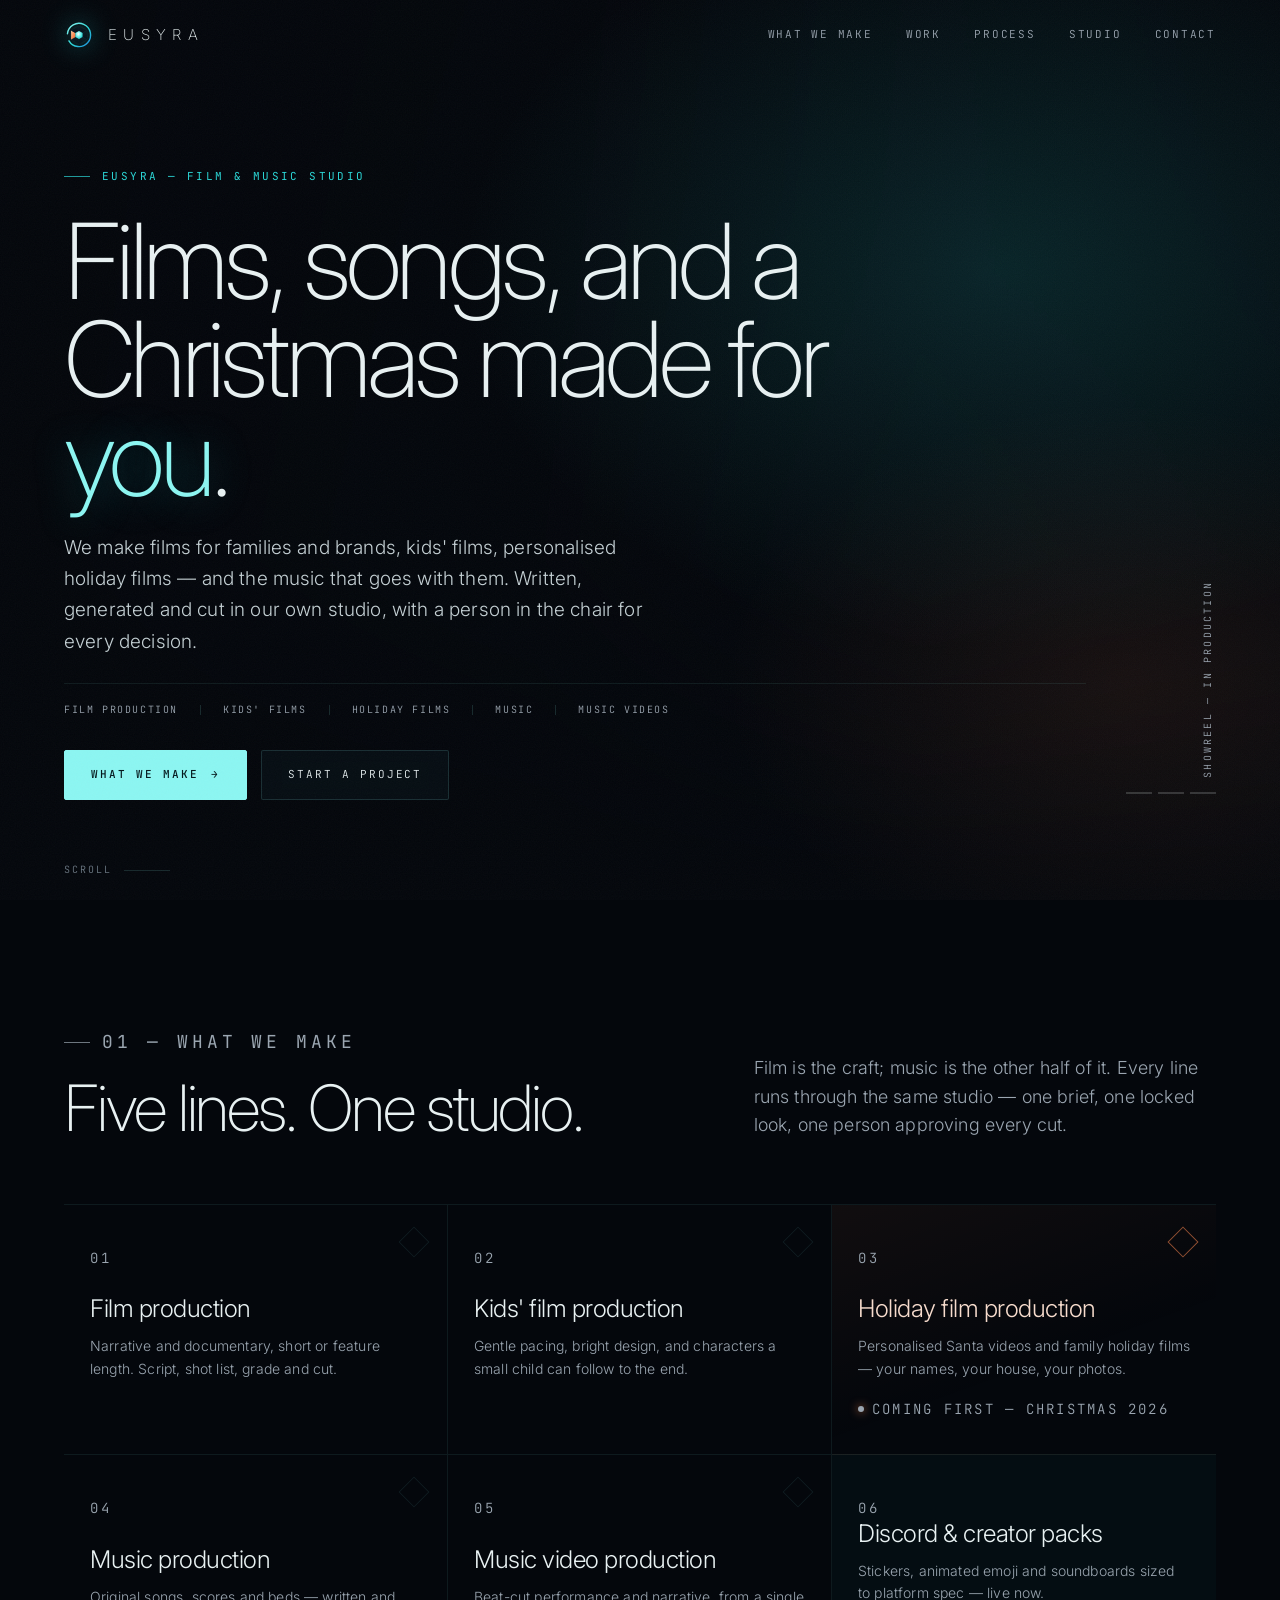
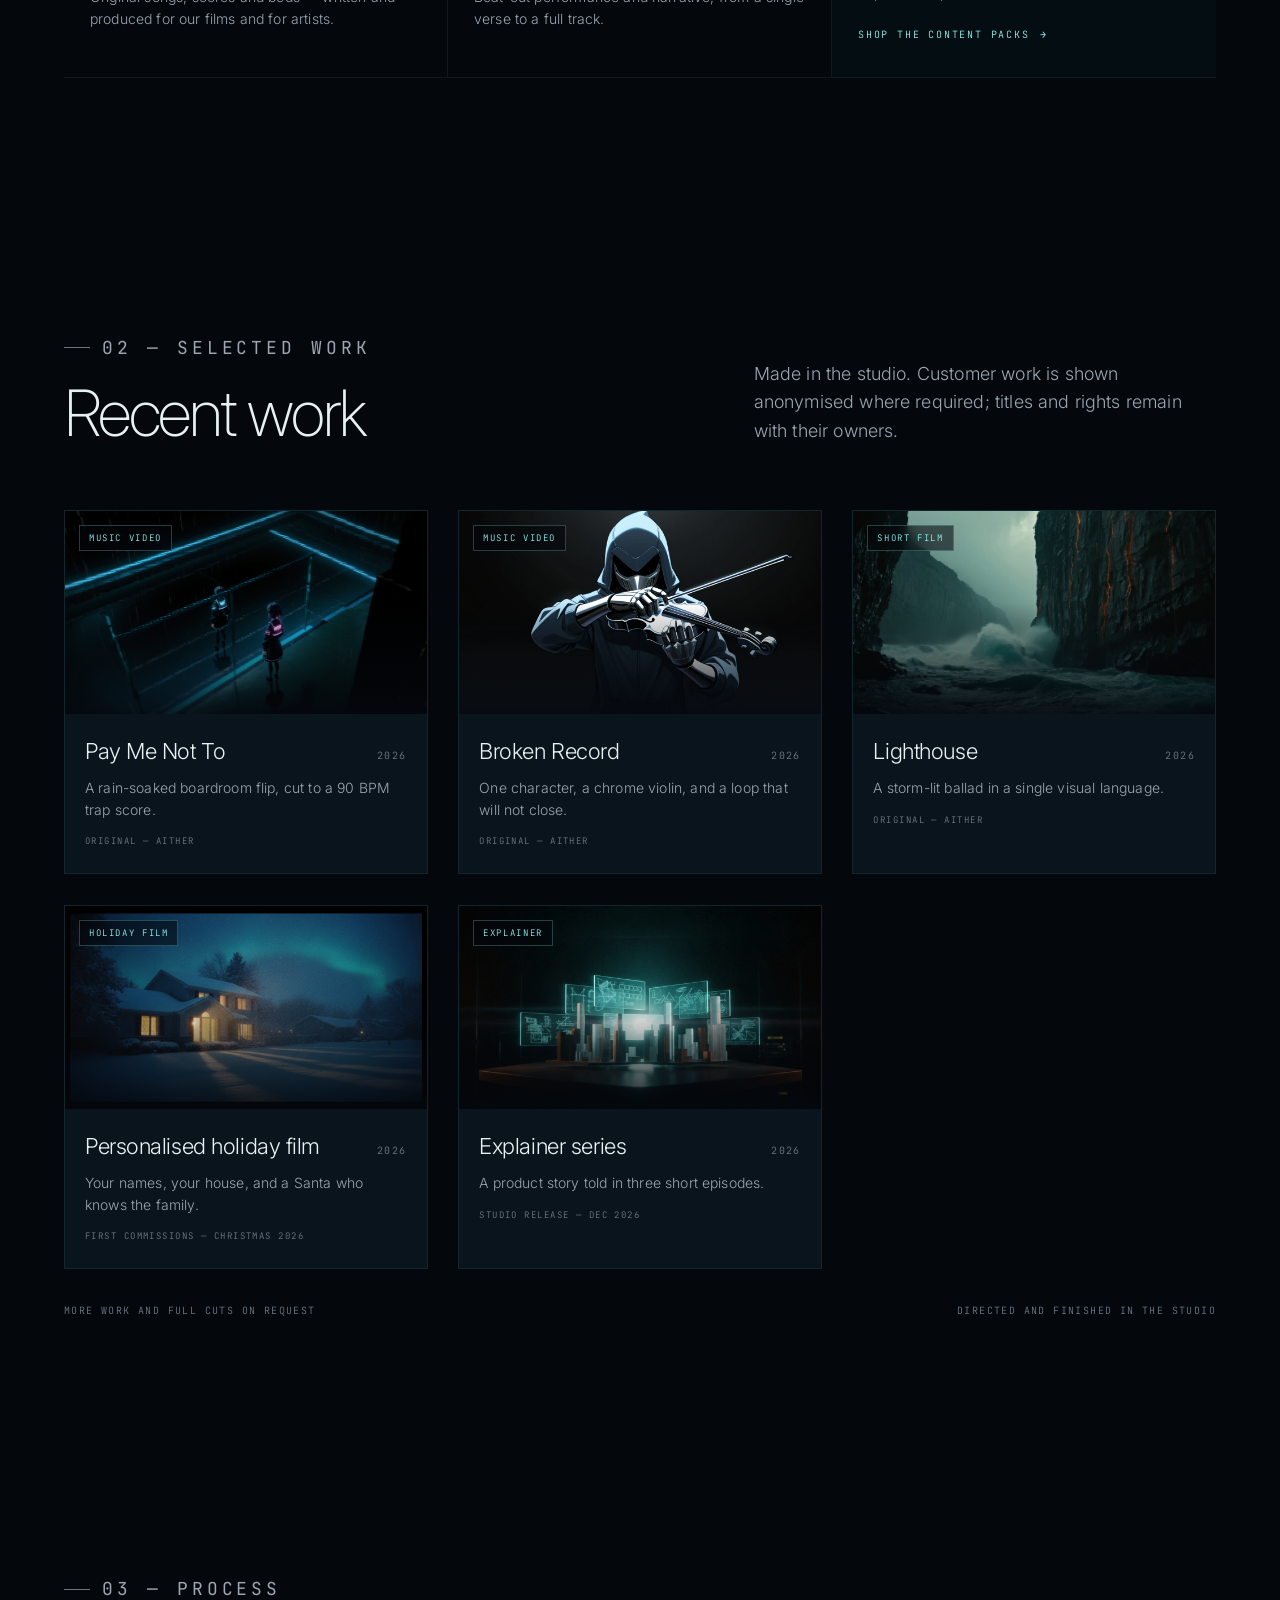
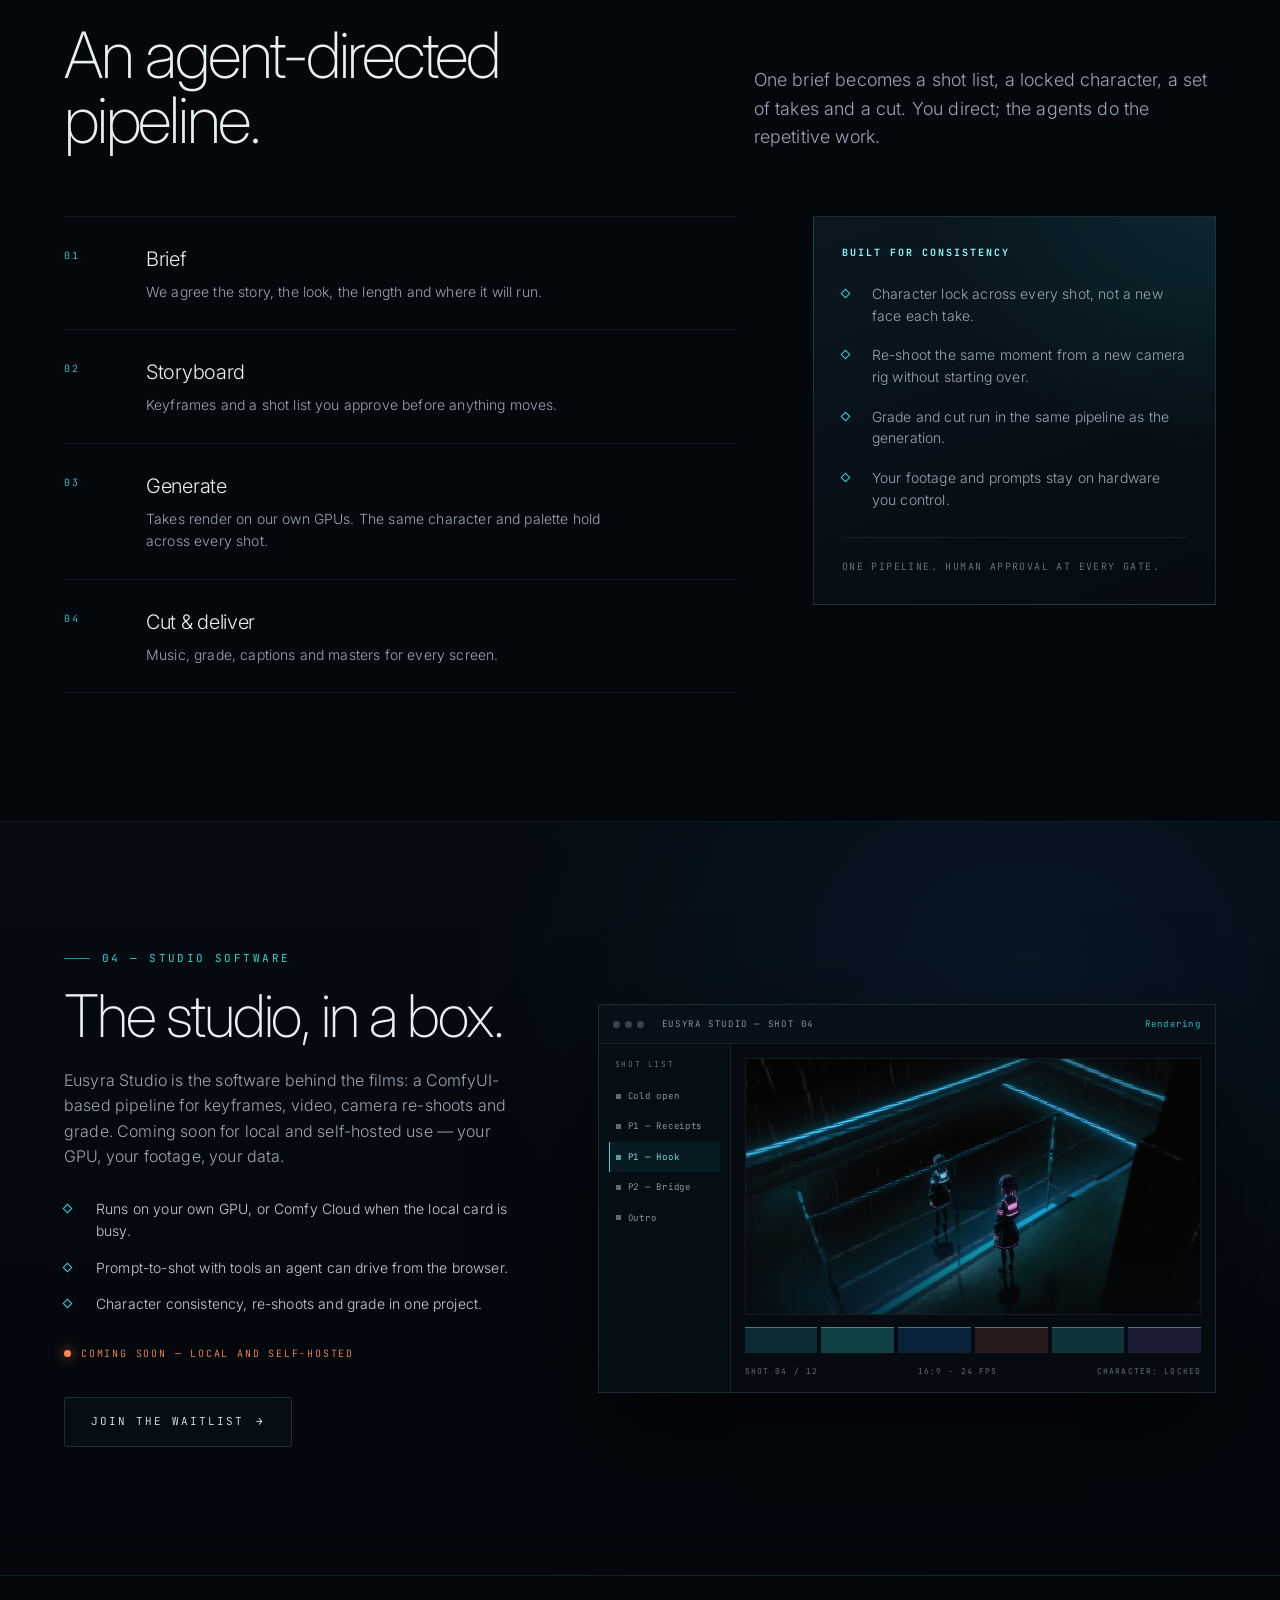
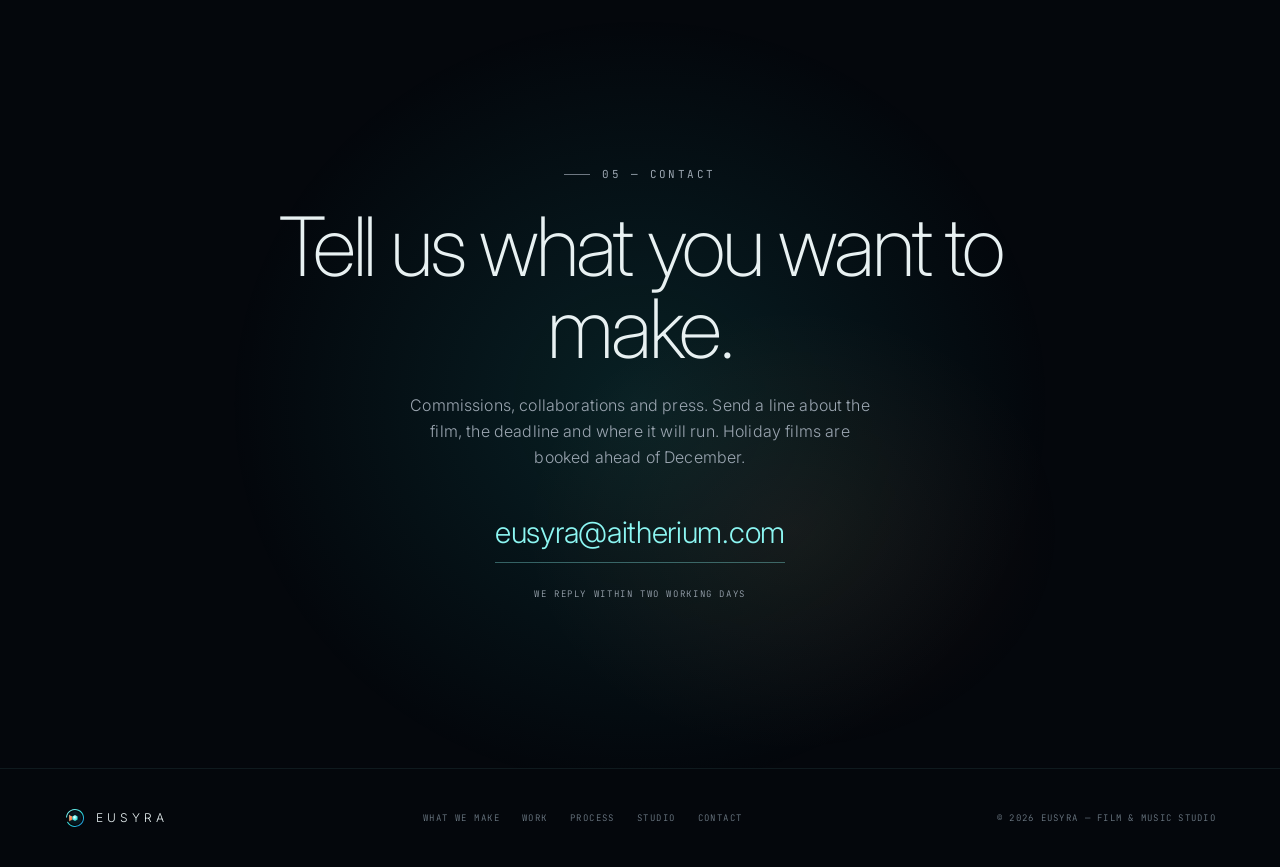
==== index.html @ 8ac3bc0d "feat: publish Eusyra Studio launch site for eusyra.com" ====
<!doctype html>
<html lang="en">
<head>
<meta charset="utf-8">
<meta name="viewport" content="width=device-width, initial-scale=1">
<title>Eusyra — Film, Music &amp; Holiday Films</title>
<meta name="description" content="Eusyra is a film and music studio. Film production, kids' films, personalised holiday films, music production and music videos — made in our own studio.">
<meta name="theme-color" content="#04070c">
<meta property="og:title" content="Eusyra — Film, Music &amp; Holiday Films">
<meta property="og:description" content="Films, kids' films, personalised holiday films, music and music videos, made in our own studio.">
<meta property="og:type" content="website">
<meta property="og:url" content="https://eusyra.com/">
<meta property="og:image" content="https://eusyra.com/assets/poster-pay.jpg">
<link rel="canonical" href="https://eusyra.com/">
<link rel="icon" href="assets/eusyra-mark.svg" type="image/svg+xml">
<script>document.documentElement.classList.add("js");</script>
<link rel="preconnect" href="https://fonts.googleapis.com">
<link rel="preconnect" href="https://fonts.gstatic.com" crossorigin>
<link href="https://fonts.googleapis.com/css2?family=Inter:wght@200;300;400;500&family=JetBrains+Mono:wght@400;500&display=swap" rel="stylesheet">
<link rel="stylesheet" href="assets/site.css">
</head>
<body>

<!-- Eusyra Studio — https://eusyra.com — contact: eusyra@aitherium.com -->

<header class="site-header">
  <a class="brand" href="#top" aria-label="Eusyra home">
    <img src="assets/eusyra-mark.svg" alt="" width="30" height="30">
    <span class="brand-word">Eusyra</span>
  </a>

  <nav class="site-nav" id="site-nav" aria-label="Primary">
    <a href="#make">What we make</a>
    <a href="#work">Work</a>
    <a href="#process">Process</a>
    <a href="#software">Studio</a>
    <a href="#contact">Contact</a>
  </nav>

  <button class="nav-toggle" type="button" aria-expanded="false" aria-controls="site-nav" aria-label="Menu">
    <span></span>
  </button>
</header>

<main id="top">

  <!-- HERO -->
  <section class="hero" aria-label="Showreel">
    <div class="hero-reel" aria-hidden="true">
      <img src="assets/poster-pay.jpg" alt="">
      <img src="assets/poster-lighthouse.jpg" alt="">
      <img src="assets/poster-broken.jpg" alt="">
    </div>

    <div class="wrap hero-inner">
      <div>
        <p class="eyebrow">Eusyra — film &amp; music studio</p>
        <h1>Films, songs, and a Christmas made for <em>you</em>.</h1>
        <p class="hero-sub">
          We make films for families and brands, kids' films, personalised holiday films —
          and the music that goes with them. Written, generated and cut in our own studio,
          with a person in the chair for every decision.
        </p>

        <ul class="hero-services" aria-label="What we make">
          <li><a href="#make">Film production</a></li>
          <li><a href="#make">Kids' films</a></li>
          <li><a href="#make">Holiday films</a></li>
          <li><a href="#make">Music</a></li>
          <li><a href="#make">Music videos</a></li>
        </ul>

        <div class="hero-actions">
          <a class="btn btn--solid" href="#make">What we make <span class="arrow">→</span></a>
          <a class="btn" href="#contact">Start a project</a>
        </div>
      </div>

      <div class="reel-meta" aria-hidden="true">
        <span class="reel-label">Showreel — in production</span>
        <div class="reel-dots"><i></i><i></i><i></i></div>
      </div>
    </div>

    <div class="scroll-cue" aria-hidden="true">Scroll</div>
  </section>

  <!-- WHAT WE MAKE -->
  <section class="section" id="make">
    <div class="wrap">
      <div class="section-head" data-reveal>
        <div>
          <p class="eyebrow">01 — What we make</p>
          <h2>Five lines. One studio.</h2>
        </div>
        <p>
          Film is the craft; music is the other half of it. Every line runs through the
          same studio — one brief, one locked look, one person approving every cut.
        </p>
      </div>

      <div class="formats" data-reveal>
        <div class="format">
          <span class="glyph" aria-hidden="true"></span>
          <p class="format-num">01</p>
          <h3>Film production</h3>
          <p>Narrative and documentary, short or feature length. Script, shot list, grade and cut.</p>
        </div>
        <div class="format">
          <span class="glyph" aria-hidden="true"></span>
          <p class="format-num">02</p>
          <h3>Kids' film production</h3>
          <p>Gentle pacing, bright design, and characters a small child can follow to the end.</p>
        </div>
        <div class="format format--feature">
          <span class="glyph" aria-hidden="true"></span>
          <p class="format-num">03</p>
          <h3>Holiday film production</h3>
          <p>Personalised Santa videos and family holiday films — your names, your house, your photos.</p>
          <p class="format-tag">Coming first — Christmas 2026</p>
        </div>
        <div class="format">
          <span class="glyph" aria-hidden="true"></span>
          <p class="format-num">04</p>
          <h3>Music production</h3>
          <p>Original songs, scores and beds — written and produced for our films and for artists.</p>
        </div>
        <div class="format">
          <span class="glyph" aria-hidden="true"></span>
          <p class="format-num">05</p>
          <h3>Music video production</h3>
          <p>Beat-cut performance and narrative, from a single verse to a full track.</p>
        </div>
        <div class="format format--cta">
          <p class="format-num">06</p>
          <h3>Discord &amp; creator packs</h3>
          <p>Stickers, animated emoji and soundboards sized to platform spec — live now.</p>
          <a class="format-link" href="https://shop.aitherium.com/packs">Shop the content packs <span class="arrow">→</span></a>
        </div>
      </div>
    </div>
  </section>

  <!-- WORK -->
  <section class="section" id="work">
    <div class="wrap">
      <div class="section-head" data-reveal>
        <div>
          <p class="eyebrow">02 — Selected work</p>
          <h2>Recent work</h2>
        </div>
        <p>
          Made in the studio. Customer work is shown anonymised where required; titles
          and rights remain with their owners.
        </p>
      </div>

      <div class="work-grid">

        <article class="card" data-reveal>
          <div class="card-media">
            <span class="card-tag">Music video</span>
            <img src="assets/poster-pay.jpg" alt="Two figures on a rain-soaked neon boardroom floor, seen from above." loading="lazy">
          </div>
          <div class="card-body">
            <h3 class="card-title">Pay Me Not To <span>2026</span></h3>
            <p class="card-desc">A rain-soaked boardroom flip, cut to a 90 BPM trap score.</p>
            <p class="card-note">Original — Aither</p>
          </div>
        </article>

        <article class="card" data-reveal data-delay="1">
          <div class="card-media">
            <span class="card-tag">Music video</span>
            <img src="assets/poster-broken.jpg" alt="A masked figure in a dark hooded coat plays a chrome violin against black." loading="lazy">
          </div>
          <div class="card-body">
            <h3 class="card-title">Broken Record <span>2026</span></h3>
            <p class="card-desc">One character, a chrome violin, and a loop that will not close.</p>
            <p class="card-note">Original — Aither</p>
          </div>
        </article>

        <article class="card" data-reveal data-delay="2">
          <div class="card-media">
            <span class="card-tag">Short film</span>
            <img src="assets/poster-lighthouse.jpg" alt="A storm breaks between black cliffs, lit from within by ember-orange fissures." loading="lazy">
          </div>
          <div class="card-body">
            <h3 class="card-title">Lighthouse <span>2026</span></h3>
            <p class="card-desc">A storm-lit ballad in a single visual language.</p>
            <p class="card-note">Original — Aither</p>
          </div>
        </article>

        <article class="card" data-reveal>
          <div class="card-media">
            <span class="card-tag">Holiday film</span>
            <img src="assets/poster-holiday.jpg" alt="A snow-covered family home at blue hour glowing with warm ember hearth light beneath a cyan aurora." loading="lazy">
          </div>
          <div class="card-body">
            <h3 class="card-title">Personalised holiday film <span>2026</span></h3>
            <p class="card-desc">Your names, your house, and a Santa who knows the family.</p>
            <p class="card-note">First commissions — Christmas 2026</p>
          </div>
        </article>

        <article class="card" data-reveal data-delay="1">
          <div class="card-media">
            <span class="card-tag">Explainer</span>
            <img src="assets/poster-explainer.jpg" alt="A dark studio tabletop lit by cyan glass storyboards and warm ember-lit architectural miniatures." loading="lazy">
          </div>
          <div class="card-body">
            <h3 class="card-title">Explainer series <span>2026</span></h3>
            <p class="card-desc">A product story told in three short episodes.</p>
            <p class="card-note">Studio release — Dec 2026</p>
          </div>
        </article>

      </div>

      <div class="work-foot">
        <span>More work and full cuts on request</span>
        <span>Directed and finished in the studio</span>
      </div>
    </div>
  </section>

  <!-- PROCESS -->
  <section class="section" id="process">
    <div class="wrap">
      <div class="section-head" data-reveal>
        <div>
          <p class="eyebrow">03 — Process</p>
          <h2>An agent-directed pipeline.</h2>
        </div>
        <p>
          One brief becomes a shot list, a locked character, a set of takes and a cut.
          You direct; the agents do the repetitive work.
        </p>
      </div>

      <div class="process">
        <div class="steps" data-reveal>
          <div class="step">
            <span class="step-num">01</span>
            <div>
              <h3>Brief</h3>
              <p>We agree the story, the look, the length and where it will run.</p>
            </div>
          </div>
          <div class="step">
            <span class="step-num">02</span>
            <div>
              <h3>Storyboard</h3>
              <p>Keyframes and a shot list you approve before anything moves.</p>
            </div>
          </div>
          <div class="step">
            <span class="step-num">03</span>
            <div>
              <h3>Generate</h3>
              <p>Takes render on our own GPUs. The same character and palette hold across every shot.</p>
            </div>
          </div>
          <div class="step">
            <span class="step-num">04</span>
            <div>
              <h3>Cut &amp; deliver</h3>
              <p>Music, grade, captions and masters for every screen.</p>
            </div>
          </div>
        </div>

        <aside class="process-aside" data-reveal data-delay="1">
          <h3>Built for consistency</h3>
          <ul>
            <li>Character lock across every shot, not a new face each take.</li>
            <li>Re-shoot the same moment from a new camera rig without starting over.</li>
            <li>Grade and cut run in the same pipeline as the generation.</li>
            <li>Your footage and prompts stay on hardware you control.</li>
          </ul>
          <p class="aside-foot">One pipeline. Human approval at every gate.</p>
        </aside>
      </div>
    </div>
  </section>

  <!-- SOFTWARE -->
  <section class="section software" id="software">
    <div class="wrap">
      <div class="software-grid">
        <div data-reveal>
          <p class="eyebrow">04 — Studio software</p>
          <h2>The studio, in a box.</h2>
          <p class="lead">
            Eusyra Studio is the software behind the films: a ComfyUI-based pipeline for
            keyframes, video, camera re-shoots and grade. Coming soon for local and
            self-hosted use — your GPU, your footage, your data.
          </p>
          <ul class="feature-list">
            <li>Runs on your own GPU, or Comfy Cloud when the local card is busy.</li>
            <li>Prompt-to-shot with tools an agent can drive from the browser.</li>
            <li>Character consistency, re-shoots and grade in one project.</li>
          </ul>
          <span class="soon">Coming soon — local and self-hosted</span>
          <div class="hero-actions">
            <a class="btn" href="mailto:eusyra@aitherium.com?subject=Eusyra%20Studio%20waitlist">Join the waitlist <span class="arrow">→</span></a>
          </div>
        </div>

        <div class="studio-ui" data-reveal data-delay="1" aria-hidden="true">
          <div class="studio-bar">
            <span class="dots"><i></i><i></i><i></i></span>
            <span class="title">Eusyra Studio — Shot 04</span>
            <span class="status">Rendering</span>
          </div>
          <div class="studio-body">
            <div class="studio-rail">
              <p class="rail-label">Shot list</p>
              <div class="rail-item"><i></i>Cold open</div>
              <div class="rail-item"><i></i>P1 — Receipts</div>
              <div class="rail-item active"><i></i>P1 — Hook</div>
              <div class="rail-item"><i></i>P2 — Bridge</div>
              <div class="rail-item"><i></i>Outro</div>
            </div>
            <div class="studio-main">
              <div class="studio-preview">
                <img src="assets/poster-pay.jpg" alt="">
                <span class="play"><span>▶</span></span>
              </div>
              <div class="timeline"><i></i><i></i><i></i><i></i><i></i><i></i></div>
              <div class="studio-meta">
                <span>Shot 04 / 12</span>
                <span>16:9 · 24 fps</span>
                <span>Character: locked</span>
              </div>
            </div>
          </div>
        </div>
      </div>
    </div>
  </section>

  <!-- CONTACT -->
  <section class="contact" id="contact">
    <div class="wrap" data-reveal>
      <p class="eyebrow" style="justify-content:center;">05 — Contact</p>
      <h2>Tell us what you want to make.</h2>
      <p>
        Commissions, collaborations and press. Send a line about the film, the deadline
        and where it will run. Holiday films are booked ahead of December.
      </p>
      <a class="mail" href="mailto:eusyra@aitherium.com">eusyra@aitherium.com</a>
      <p class="contact-note">We reply within two working days</p>
    </div>
  </section>

</main>

<footer class="site-footer">
  <div class="wrap footer-inner">
    <div class="footer-brand">
      <img src="assets/eusyra-mark.svg" alt="" width="22" height="22">
      <span>Eusyra</span>
    </div>
    <nav class="footer-links" aria-label="Footer">
      <a href="#make">What we make</a>
      <a href="#work">Work</a>
      <a href="#process">Process</a>
      <a href="#software">Studio</a>
      <a href="#contact">Contact</a>
    </nav>
    <p class="footer-copy">© 2026 Eusyra — film &amp; music studio</p>
  </div>
</footer>

<script src="assets/site.js"></script>
</body>
</html>
---- assets/site.css ----
/* Eusyra — film & music studio. Static site, no build step. */

:root {
  --ink: #04070c;
  --ink-2: #071018;
  --panel: #0a141c;
  --panel-2: #0d1a23;
  --text: #e8f1f2;
  --muted: #9ba6b1;
  --dim: #6d7a85;
  --cyan: #2ad7d7;
  --ice: #8cf6f2;
  --blue: #1a83db;
  --ember: #ff8950;
  --line: rgba(140, 246, 242, 0.14);
  --line-soft: rgba(140, 246, 242, 0.08);
  --serif: "Inter", system-ui, -apple-system, "Segoe UI", sans-serif;
  --mono: "JetBrains Mono", ui-monospace, "SFMono-Regular", Consolas, monospace;
  --pad: clamp(20px, 5vw, 72px);
  --max: 1320px;
}

*,
*::before,
*::after { box-sizing: border-box; }

html {
  scroll-behavior: smooth;
  -webkit-text-size-adjust: 100%;
}

body {
  margin: 0;
  background: var(--ink);
  color: var(--text);
  font-family: var(--serif);
  font-weight: 300;
  font-size: 16px;
  line-height: 1.6;
  letter-spacing: 0.01em;
  overflow-x: hidden;
  -webkit-font-smoothing: antialiased;
}

body::after {
  content: "";
  position: fixed;
  inset: 0;
  pointer-events: none;
  z-index: 60;
  opacity: 0.035;
  background-image: url("data:image/svg+xml,%3Csvg xmlns='http://www.w3.org/2000/svg' width='220' height='220'%3E%3Cfilter id='n'%3E%3CfeTurbulence type='fractalNoise' baseFrequency='0.85' numOctaves='2' stitchTiles='stitch'/%3E%3C/filter%3E%3Crect width='220' height='220' filter='url(%23n)'/%3E%3C/svg%3E");
}

::selection {
  background: rgba(42, 215, 215, 0.28);
  color: #ffffff;
}

a { color: inherit; text-decoration: none; }
img { display: block; max-width: 100%; }
button { font: inherit; color: inherit; }

h1, h2, h3, h4, p { margin: 0; }

.wrap {
  width: 100%;
  max-width: var(--max);
  margin: 0 auto;
  padding-inline: var(--pad);
}

.eyebrow {
  font-family: var(--mono);
  font-size: 11px;
  font-weight: 400;
  letter-spacing: 0.22em;
  text-transform: uppercase;
  color: var(--cyan);
  display: flex;
  align-items: center;
  gap: 12px;
}

.eyebrow::before {
  content: "";
  width: 26px;
  height: 1px;
  background: currentColor;
  opacity: 0.7;
}

.section {
  padding-block: clamp(72px, 10vw, 140px);
  position: relative;
}

.section-head {
  display: grid;
  grid-template-columns: minmax(0, 1.15fr) minmax(0, 0.85fr);
  gap: clamp(24px, 5vw, 80px);
  align-items: end;
  margin-bottom: clamp(36px, 5vw, 64px);
}

.section-head h2 {
  font-size: clamp(34px, 5vw, 64px);
  font-weight: 200;
  line-height: 1.02;
  letter-spacing: -0.035em;
  margin-top: 18px;
}

.section-head p {
  color: var(--muted);
  font-size: clamp(15px, 1.4vw, 18px);
  max-width: 46ch;
}

.rule {
  height: 1px;
  background: linear-gradient(90deg, var(--line), transparent 80%);
  border: 0;
  margin: 0;
}

/* ---------- header ---------- */

.site-header {
  position: fixed;
  inset: 0 0 auto 0;
  z-index: 50;
  display: flex;
  align-items: center;
  justify-content: space-between;
  gap: 24px;
  padding: 20px var(--pad);
  border-bottom: 1px solid transparent;
  transition: background 0.45s ease, border-color 0.45s ease, padding 0.45s ease;
}

.site-header.scrolled {
  background: rgba(4, 7, 12, 0.78);
  backdrop-filter: blur(18px) saturate(140%);
  -webkit-backdrop-filter: blur(18px) saturate(140%);
  border-bottom-color: var(--line-soft);
  padding-block: 14px;
}

.brand {
  display: inline-flex;
  align-items: center;
  gap: 12px;
  min-width: 0;
}

.brand img {
  width: 30px;
  height: 30px;
  filter: drop-shadow(0 0 14px rgba(42, 215, 215, 0.45));
}

.brand-word {
  font-size: 15px;
  font-weight: 200;
  letter-spacing: 0.42em;
  text-transform: uppercase;
  padding-left: 2px;
  white-space: nowrap;
}

.site-nav {
  display: flex;
  align-items: center;
  gap: clamp(18px, 2.6vw, 38px);
}

.site-nav a {
  font-family: var(--mono);
  font-size: 11px;
  letter-spacing: 0.16em;
  text-transform: uppercase;
  color: var(--muted);
  transition: color 0.25s ease;
  position: relative;
  padding-block: 4px;
}

.site-nav a::after {
  content: "";
  position: absolute;
  left: 0;
  right: 100%;
  bottom: 0;
  height: 1px;
  background: var(--cyan);
  transition: right 0.3s ease;
}

.site-nav a:hover,
.site-nav a:focus-visible { color: var(--text); }
.site-nav a:hover::after,
.site-nav a:focus-visible::after { right: 0; }

.nav-toggle {
  display: none;
  width: 42px;
  height: 42px;
  border: 1px solid var(--line);
  background: rgba(4, 7, 12, 0.5);
  border-radius: 2px;
  cursor: pointer;
  position: relative;
}

.nav-toggle span,
.nav-toggle span::before,
.nav-toggle span::after {
  content: "";
  position: absolute;
  left: 50%;
  width: 16px;
  height: 1px;
  background: var(--text);
  transform: translateX(-50%);
  transition: transform 0.3s ease, opacity 0.3s ease;
}

.nav-toggle span { top: 50%; }
.nav-toggle span::before { top: -5px; }
.nav-toggle span::after { top: 5px; }

.nav-toggle[aria-expanded="true"] span { background: transparent; }
.nav-toggle[aria-expanded="true"] span::before { transform: translateX(-50%) translateY(5px) rotate(45deg); }
.nav-toggle[aria-expanded="true"] span::after { transform: translateX(-50%) translateY(-5px) rotate(-45deg); }

/* ---------- hero ---------- */

.hero {
  position: relative;
  min-height: 100svh;
  display: flex;
  align-items: flex-end;
  padding-block: 160px clamp(56px, 9vw, 100px);
  overflow: hidden;
  isolation: isolate;
}

.hero-reel {
  position: absolute;
  inset: 0;
  z-index: -3;
  background: var(--ink);
}

.hero-reel img {
  position: absolute;
  inset: 0;
  width: 100%;
  height: 100%;
  object-fit: cover;
  opacity: 0;
  transform: scale(1.06);
  animation: reel 30s infinite;
  will-change: opacity, transform;
}

.hero-reel img:nth-child(1) { animation-delay: 0s; }
.hero-reel img:nth-child(2) { animation-delay: 10s; }
.hero-reel img:nth-child(3) { animation-delay: 20s; }

@keyframes reel {
  0% { opacity: 0; transform: scale(1.02); }
  4% { opacity: 0.62; }
  29% { opacity: 0.62; transform: scale(1.09); }
  34% { opacity: 0; transform: scale(1.1); }
  100% { opacity: 0; transform: scale(1.1); }
}

.hero::before {
  content: "";
  position: absolute;
  inset: 0;
  z-index: -2;
  background:
    linear-gradient(90deg, rgba(4, 7, 12, 0.94) 0%, rgba(4, 7, 12, 0.72) 42%, rgba(4, 7, 12, 0.18) 72%, rgba(4, 7, 12, 0.42) 100%),
    linear-gradient(0deg, var(--ink) 0%, rgba(4, 7, 12, 0.15) 38%, rgba(4, 7, 12, 0.35) 100%);
}

.hero::after {
  content: "";
  position: absolute;
  inset: 0;
  z-index: -1;
  background:
    radial-gradient(60% 60% at 78% 30%, rgba(42, 215, 215, 0.14), transparent 70%),
    radial-gradient(45% 45% at 88% 76%, rgba(255, 137, 80, 0.08), transparent 70%);
  pointer-events: none;
}

.hero-inner {
  width: 100%;
  display: grid;
  grid-template-columns: minmax(0, 1fr) auto;
  align-items: end;
  gap: 40px;
}

.hero h1 {
  font-size: clamp(46px, 8.2vw, 116px);
  font-weight: 200;
  line-height: 0.94;
  letter-spacing: -0.045em;
  margin-top: 26px;
  max-width: 13ch;
}

.hero h1 em {
  font-style: normal;
  color: var(--ice);
  text-shadow: 0 0 40px rgba(42, 215, 215, 0.35);
}

.hero-sub {
  margin-top: 24px;
  max-width: 50ch;
  color: #c4d0d4;
  font-size: clamp(16px, 1.5vw, 19px);
  line-height: 1.65;
}

.hero-services {
  display: flex;
  flex-wrap: wrap;
  align-items: center;
  gap: 10px 22px;
  list-style: none;
  margin: 26px 0 0;
  padding: 18px 0 0;
  border-top: 1px solid var(--line-soft);
  font-family: var(--mono);
  font-size: 10px;
  letter-spacing: 0.16em;
  text-transform: uppercase;
}

.hero-services li {
  display: flex;
  align-items: center;
  gap: 22px;
}

.hero-services li + li::before {
  content: "";
  width: 1px;
  height: 10px;
  background: var(--line);
}

.hero-services a {
  color: var(--muted);
  transition: color 0.25s ease;
}

.hero-services a:hover,
.hero-services a:focus-visible { color: var(--ice); }

.hero-actions {
  display: flex;
  flex-wrap: wrap;
  gap: 14px;
  margin-top: 32px;
}

.btn {
  display: inline-flex;
  align-items: center;
  justify-content: center;
  gap: 12px;
  min-height: 50px;
  padding: 14px 26px;
  font-family: var(--mono);
  font-size: 11px;
  letter-spacing: 0.18em;
  text-transform: uppercase;
  border: 1px solid var(--line);
  border-radius: 2px;
  background: rgba(10, 20, 28, 0.55);
  backdrop-filter: blur(8px);
  transition: border-color 0.25s ease, background 0.25s ease, color 0.25s ease, transform 0.25s ease;
}

.btn:hover,
.btn:focus-visible {
  border-color: rgba(140, 246, 242, 0.6);
  background: rgba(42, 215, 215, 0.08);
  transform: translateY(-2px);
}

.btn--solid {
  background: var(--ice);
  border-color: var(--ice);
  color: #04181c;
  font-weight: 500;
}

.btn--solid:hover,
.btn--solid:focus-visible {
  background: #ffffff;
  border-color: #ffffff;
  color: #04181c;
}

.btn .arrow { transition: transform 0.25s ease; }
.btn:hover .arrow { transform: translateX(4px); }

.reel-meta {
  align-self: end;
  display: flex;
  flex-direction: column;
  align-items: flex-end;
  gap: 14px;
  padding-bottom: 6px;
}

.reel-label {
  font-family: var(--mono);
  font-size: 10px;
  letter-spacing: 0.22em;
  text-transform: uppercase;
  color: var(--muted);
  writing-mode: vertical-rl;
  transform: rotate(180deg);
}

.reel-dots {
  display: flex;
  gap: 6px;
}

.reel-dots i {
  width: 26px;
  height: 2px;
  background: rgba(232, 241, 242, 0.18);
  animation: dot 30s infinite;
}

.reel-dots i:nth-child(1) { animation-delay: 0s; }
.reel-dots i:nth-child(2) { animation-delay: 10s; }
.reel-dots i:nth-child(3) { animation-delay: 20s; }

@keyframes dot {
  0%, 3% { background: var(--cyan); }
  30%, 100% { background: rgba(232, 241, 242, 0.18); }
}

.scroll-cue {
  position: absolute;
  left: var(--pad);
  bottom: 22px;
  display: flex;
  align-items: center;
  gap: 12px;
  font-family: var(--mono);
  font-size: 10px;
  letter-spacing: 0.2em;
  text-transform: uppercase;
  color: var(--dim);
}

.scroll-cue::after {
  content: "";
  width: 46px;
  height: 1px;
  background: var(--line);
  position: relative;
  overflow: hidden;
}

/* ---------- work ---------- */

.work-grid {
  display: grid;
  grid-template-columns: repeat(3, minmax(0, 1fr));
  gap: clamp(18px, 2.4vw, 34px);
}

.card {
  display: block;
  position: relative;
  border: 1px solid var(--line-soft);
  background: var(--panel);
  overflow: hidden;
  transition: border-color 0.35s ease, transform 0.35s ease;
}

.card:hover,
.card:focus-visible {
  border-color: rgba(140, 246, 242, 0.34);
  transform: translateY(-4px);
}

.card-media {
  position: relative;
  aspect-ratio: 16 / 9;
  overflow: hidden;
  background: #050b11;
}

.card-media img {
  width: 100%;
  height: 100%;
  object-fit: cover;
  transition: transform 0.8s cubic-bezier(0.2, 0.7, 0.2, 1), filter 0.5s ease;
  filter: saturate(0.86) contrast(1.04);
}

.card:hover .card-media img {
  transform: scale(1.045);
  filter: saturate(1) contrast(1.06);
}

.card-media::after {
  content: "";
  position: absolute;
  inset: 0;
  background: linear-gradient(180deg, transparent 45%, rgba(4, 7, 12, 0.88) 100%);
  pointer-events: none;
}

.card-tag {
  position: absolute;
  top: 14px;
  left: 14px;
  z-index: 2;
  font-family: var(--mono);
  font-size: 9px;
  letter-spacing: 0.18em;
  text-transform: uppercase;
  color: var(--ice);
  background: rgba(4, 7, 12, 0.55);
  border: 1px solid rgba(140, 246, 242, 0.24);
  padding: 5px 9px;
  backdrop-filter: blur(6px);
}

.card-body {
  padding: 20px 20px 24px;
}

.card-title {
  font-size: 22px;
  font-weight: 300;
  letter-spacing: -0.02em;
  display: flex;
  align-items: baseline;
  justify-content: space-between;
  gap: 12px;
}

.card-title span {
  font-family: var(--mono);
  font-size: 10px;
  letter-spacing: 0.14em;
  color: var(--dim);
  white-space: nowrap;
}

.card-desc {
  margin-top: 8px;
  color: var(--muted);
  font-size: 14px;
  line-height: 1.55;
}

.card-note {
  margin-top: 14px;
  font-family: var(--mono);
  font-size: 9px;
  letter-spacing: 0.16em;
  text-transform: uppercase;
  color: var(--dim);
}

.poster-placeholder {
  position: absolute;
  inset: 0;
  background:
    radial-gradient(90% 120% at 18% 8%, rgba(42, 215, 215, 0.2), transparent 62%),
    radial-gradient(80% 120% at 88% 94%, rgba(255, 137, 80, 0.14), transparent 62%),
    linear-gradient(155deg, #0a1620 0%, #050b11 62%, #04070c 100%);
  display: grid;
  place-items: center;
  overflow: hidden;
}

.poster-placeholder::before {
  content: "";
  position: absolute;
  inset: -30%;
  background-image:
    linear-gradient(rgba(140, 246, 242, 0.07) 1px, transparent 1px),
    linear-gradient(90deg, rgba(140, 246, 242, 0.07) 1px, transparent 1px);
  background-size: 44px 44px;
  transform: perspective(700px) rotateX(58deg) translateY(18%);
  transform-origin: center 70%;
}

.poster-placeholder img {
  width: 74px;
  height: 74px;
  opacity: 0.32;
  filter: grayscale(1) brightness(1.6);
  position: relative;
}

.poster-placeholder .ph-text {
  position: absolute;
  bottom: 18px;
  left: 18px;
  font-family: var(--mono);
  font-size: 9px;
  letter-spacing: 0.22em;
  text-transform: uppercase;
  color: rgba(140, 246, 242, 0.72);
}

.work-foot {
  margin-top: 34px;
  display: flex;
  align-items: center;
  justify-content: space-between;
  gap: 20px;
  flex-wrap: wrap;
  font-family: var(--mono);
  font-size: 10px;
  letter-spacing: 0.14em;
  text-transform: uppercase;
  color: var(--dim);
}

/* ---------- what we make ---------- */

.formats {
  display: grid;
  grid-template-columns: repeat(3, minmax(0, 1fr));
  border-top: 1px solid var(--line-soft);
}

.format:nth-child(3n) { border-right: 0; }

.format {
  padding: 30px 26px 34px;
  border-right: 1px solid var(--line-soft);
  border-bottom: 1px solid var(--line-soft);
  position: relative;
  transition: background 0.35s ease;
}

.format:last-child { border-right: 0; }

.format:hover { background: rgba(42, 215, 215, 0.03); }

.format-num {
  font-family: var(--mono);
  font-size: 10px;
  letter-spacing: 0.2em;
  color: var(--dim);
}

.format h3 {
  margin-top: 26px;
  font-size: clamp(20px, 1.9vw, 26px);
  font-weight: 300;
  letter-spacing: -0.02em;
  line-height: 1.15;
}

.format p {
  margin-top: 12px;
  color: var(--muted);
  font-size: 14px;
  line-height: 1.6;
}

.format .glyph {
  position: absolute;
  right: 22px;
  top: 26px;
  width: 22px;
  height: 22px;
  border: 1px solid var(--line);
  transform: rotate(45deg);
  opacity: 0.6;
}

.format--feature {
  background: linear-gradient(160deg, rgba(255, 137, 80, 0.055), transparent 62%);
}

.format--feature .glyph { border-color: rgba(255, 137, 80, 0.55); opacity: 1; }

.format--feature h3 { color: #f7dccd; }

.format-tag {
  margin-top: 18px !important;
  display: inline-flex;
  align-items: center;
  gap: 8px;
  font-family: var(--mono);
  font-size: 9.5px;
  letter-spacing: 0.16em;
  text-transform: uppercase;
  color: var(--ember);
}

.format-tag::before {
  content: "";
  width: 6px;
  height: 6px;
  border-radius: 50%;
  background: currentColor;
  box-shadow: 0 0 10px rgba(255, 137, 80, 0.8);
}

.format--cta {
  display: flex;
  flex-direction: column;
  justify-content: flex-end;
  background: rgba(42, 215, 215, 0.03);
}

.format--cta h3 { margin-top: 0; }

.format-link {
  margin-top: 22px;
  display: inline-flex;
  align-items: center;
  gap: 10px;
  font-family: var(--mono);
  font-size: 10px;
  letter-spacing: 0.18em;
  text-transform: uppercase;
  color: var(--ice);
}

.format-link .arrow { transition: transform 0.3s ease; }

.format-link:hover .arrow { transform: translateX(4px); }

/* ---------- how it works ---------- */

.process {
  display: grid;
  grid-template-columns: minmax(0, 1.25fr) minmax(0, 0.75fr);
  gap: clamp(32px, 6vw, 88px);
  align-items: start;
}

.steps {
  display: grid;
  gap: 0;
  border-top: 1px solid var(--line-soft);
}

.step {
  display: grid;
  grid-template-columns: 64px minmax(0, 1fr);
  gap: 18px;
  padding: 26px 0;
  border-bottom: 1px solid var(--line-soft);
  position: relative;
}

.step-num {
  font-family: var(--mono);
  font-size: 10px;
  letter-spacing: 0.16em;
  color: var(--cyan);
  padding-top: 5px;
}

.step h3 {
  font-size: 20px;
  font-weight: 300;
  letter-spacing: -0.015em;
}

.step p {
  margin-top: 6px;
  color: var(--muted);
  font-size: 14px;
  max-width: 54ch;
}

.process-aside {
  position: sticky;
  top: 110px;
  border: 1px solid var(--line);
  background:
    radial-gradient(120% 100% at 100% 0%, rgba(42, 215, 215, 0.1), transparent 60%),
    linear-gradient(160deg, #0a1620, #050b11);
  padding: 28px;
}

.process-aside h3 {
  font-family: var(--mono);
  font-size: 10px;
  letter-spacing: 0.2em;
  text-transform: uppercase;
  color: var(--ice);
}

.process-aside ul {
  list-style: none;
  padding: 0;
  margin: 22px 0 0;
  display: grid;
  gap: 18px;
}

.process-aside li {
  display: grid;
  grid-template-columns: 18px minmax(0, 1fr);
  gap: 12px;
  color: var(--muted);
  font-size: 14px;
  line-height: 1.55;
}

.process-aside li::before {
  content: "";
  width: 7px;
  height: 7px;
  margin-top: 7px;
  border: 1px solid var(--cyan);
  transform: rotate(45deg);
}

.process-aside .aside-foot {
  margin-top: 26px;
  padding-top: 20px;
  border-top: 1px solid var(--line-soft);
  font-family: var(--mono);
  font-size: 10px;
  letter-spacing: 0.14em;
  text-transform: uppercase;
  color: var(--dim);
  line-height: 1.8;
}

/* ---------- software ---------- */

.software {
  border-top: 1px solid var(--line-soft);
  border-bottom: 1px solid var(--line-soft);
  background:
    radial-gradient(70% 90% at 80% 20%, rgba(26, 131, 219, 0.1), transparent 62%),
    linear-gradient(180deg, #050b11, #04070c);
}

.software-grid {
  display: grid;
  grid-template-columns: minmax(0, 0.85fr) minmax(0, 1.15fr);
  gap: clamp(32px, 6vw, 80px);
  align-items: center;
}

.software h2 {
  font-size: clamp(34px, 4.6vw, 60px);
  font-weight: 200;
  line-height: 1.02;
  letter-spacing: -0.035em;
  margin-top: 18px;
}

.software p.lead {
  margin-top: 22px;
  color: var(--muted);
  font-size: 16px;
  max-width: 48ch;
}

.feature-list {
  list-style: none;
  padding: 0;
  margin: 28px 0 0;
  display: grid;
  gap: 14px;
}

.feature-list li {
  display: grid;
  grid-template-columns: 20px minmax(0, 1fr);
  gap: 12px;
  color: #c4d0d4;
  font-size: 14px;
}

.feature-list li::before {
  content: "";
  width: 7px;
  height: 7px;
  margin-top: 7px;
  border: 1px solid var(--cyan);
  transform: rotate(45deg);
}

.soon {
  display: inline-flex;
  align-items: center;
  gap: 10px;
  margin-top: 30px;
  font-family: var(--mono);
  font-size: 10px;
  letter-spacing: 0.18em;
  text-transform: uppercase;
  color: var(--ember);
}

.soon::before {
  content: "";
  width: 7px;
  height: 7px;
  border-radius: 50%;
  background: var(--ember);
  box-shadow: 0 0 12px rgba(255, 137, 80, 0.8);
  animation: pulse 2.6s ease-in-out infinite;
}

@keyframes pulse {
  0%, 100% { opacity: 1; }
  50% { opacity: 0.35; }
}

.studio-ui {
  border: 1px solid var(--line);
  background: #050b11;
  box-shadow: 0 40px 90px rgba(0, 0, 0, 0.55);
  overflow: hidden;
}

.studio-bar {
  display: flex;
  align-items: center;
  gap: 10px;
  padding: 12px 14px;
  border-bottom: 1px solid var(--line-soft);
  background: #071019;
}

.studio-bar .dots {
  display: flex;
  gap: 5px;
}

.studio-bar .dots i {
  width: 7px;
  height: 7px;
  border-radius: 50%;
  background: rgba(155, 166, 177, 0.35);
}

.studio-bar .title {
  margin-left: 8px;
  font-family: var(--mono);
  font-size: 9px;
  letter-spacing: 0.18em;
  text-transform: uppercase;
  color: var(--muted);
}

.studio-bar .status {
  margin-left: auto;
  font-family: var(--mono);
  font-size: 9px;
  letter-spacing: 0.14em;
  color: var(--cyan);
}

.studio-body {
  display: grid;
  grid-template-columns: 132px minmax(0, 1fr);
  min-height: 300px;
}

.studio-rail {
  border-right: 1px solid var(--line-soft);
  padding: 14px 10px;
  background: #060e15;
}

.rail-label {
  font-family: var(--mono);
  font-size: 8px;
  letter-spacing: 0.2em;
  text-transform: uppercase;
  color: var(--dim);
  padding: 0 6px 10px;
}

.rail-item {
  display: flex;
  align-items: center;
  gap: 7px;
  padding: 8px 6px;
  font-family: var(--mono);
  font-size: 9px;
  letter-spacing: 0.08em;
  color: var(--muted);
  border-left: 1px solid transparent;
}

.rail-item.active {
  color: var(--ice);
  border-left-color: var(--cyan);
  background: rgba(42, 215, 215, 0.06);
}

.rail-item i {
  width: 5px;
  height: 5px;
  background: currentColor;
  opacity: 0.6;
}

.studio-main { padding: 14px; }

.studio-preview {
  position: relative;
  aspect-ratio: 16 / 9;
  overflow: hidden;
  border: 1px solid var(--line-soft);
}

.studio-preview img {
  width: 100%;
  height: 100%;
  object-fit: cover;
  filter: saturate(0.9);
}

.studio-preview::after {
  content: "";
  position: absolute;
  inset: 0;
  background: linear-gradient(180deg, transparent 50%, rgba(4, 7, 12, 0.7));
}

.studio-preview .play {
  position: absolute;
  inset: 0;
  display: grid;
  place-items: center;
  z-index: 2;
}

.studio-preview .play span {
  width: 44px;
  height: 44px;
  border: 1px solid rgba(140, 246, 242, 0.55);
  border-radius: 50%;
  display: grid;
  place-items: center;
  color: var(--ice);
  font-size: 12px;
  backdrop-filter: blur(6px);
  background: rgba(4, 7, 12, 0.35);
}

.timeline {
  margin-top: 12px;
  display: grid;
  grid-template-columns: repeat(6, 1fr);
  gap: 4px;
}

.timeline i {
  display: block;
  height: 26px;
  background: rgba(42, 215, 215, 0.16);
  border-top: 1px solid rgba(140, 246, 242, 0.4);
}

.timeline i:nth-child(2) { background: rgba(42, 215, 215, 0.26); }
.timeline i:nth-child(3) { background: rgba(26, 131, 219, 0.2); }
.timeline i:nth-child(4) { background: rgba(255, 137, 80, 0.14); }
.timeline i:nth-child(5) { background: rgba(42, 215, 215, 0.2); }
.timeline i:nth-child(6) { background: rgba(144, 122, 233, 0.16); }

.studio-meta {
  margin-top: 12px;
  display: flex;
  justify-content: space-between;
  gap: 10px;
  font-family: var(--mono);
  font-size: 8px;
  letter-spacing: 0.14em;
  text-transform: uppercase;
  color: var(--dim);
}

/* ---------- contact ---------- */

.contact {
  text-align: center;
  padding-block: clamp(90px, 13vw, 180px);
  position: relative;
  overflow: hidden;
}

.contact::before {
  content: "";
  position: absolute;
  inset: 0;
  background:
    radial-gradient(46% 70% at 50% 54%, rgba(42, 215, 215, 0.12), transparent 70%),
    radial-gradient(30% 40% at 62% 70%, rgba(255, 137, 80, 0.07), transparent 70%);
  pointer-events: none;
}

.contact .wrap { position: relative; }

.contact h2 {
  font-size: clamp(38px, 6.4vw, 86px);
  font-weight: 200;
  line-height: 1.0;
  letter-spacing: -0.04em;
  max-width: 18ch;
  margin: 22px auto 0;
}

.contact p {
  margin: 24px auto 0;
  max-width: 46ch;
  color: var(--muted);
}

.mail {
  display: inline-block;
  margin-top: 38px;
  font-size: clamp(18px, 2.6vw, 30px);
  font-weight: 300;
  letter-spacing: -0.01em;
  color: var(--ice);
  border-bottom: 1px solid rgba(140, 246, 242, 0.35);
  padding-bottom: 6px;
  transition: color 0.25s ease, border-color 0.25s ease;
}

.mail:hover,
.mail:focus-visible {
  color: #ffffff;
  border-color: #ffffff;
}

.contact-note {
  margin-top: 20px;
  font-family: var(--mono);
  font-size: 9px;
  letter-spacing: 0.18em;
  text-transform: uppercase;
  color: var(--dim);
}

/* ---------- footer ---------- */

.site-footer {
  border-top: 1px solid var(--line-soft);
  padding-block: 38px;
}

.footer-inner {
  display: flex;
  align-items: center;
  justify-content: space-between;
  gap: 24px;
  flex-wrap: wrap;
}

.footer-brand {
  display: flex;
  align-items: center;
  gap: 10px;
  font-size: 12px;
  font-weight: 300;
  letter-spacing: 0.34em;
  text-transform: uppercase;
}

.footer-brand img { width: 22px; height: 22px; }

.footer-links {
  display: flex;
  gap: 22px;
  font-family: var(--mono);
  font-size: 9px;
  letter-spacing: 0.16em;
  text-transform: uppercase;
  color: var(--dim);
}

.footer-links a:hover { color: var(--text); }

.footer-copy {
  font-family: var(--mono);
  font-size: 9px;
  letter-spacing: 0.14em;
  text-transform: uppercase;
  color: var(--dim);
}

/* ---------- reveal ---------- */

[data-reveal] {
  opacity: 1;
  transform: none;
}

html.js [data-reveal] {
  opacity: 0;
  transform: translateY(22px);
  transition: opacity 0.9s cubic-bezier(0.2, 0.7, 0.2, 1), transform 0.9s cubic-bezier(0.2, 0.7, 0.2, 1);
}

html.js [data-reveal].in {
  opacity: 1;
  transform: none;
}

[data-reveal][data-delay="1"] { transition-delay: 0.08s; }
[data-reveal][data-delay="2"] { transition-delay: 0.16s; }
[data-reveal][data-delay="3"] { transition-delay: 0.24s; }

/* ---------- responsive ---------- */

@media (max-width: 1024px) {
  .section-head { grid-template-columns: 1fr; gap: 20px; }
  .work-grid { grid-template-columns: repeat(2, minmax(0, 1fr)); }
  .formats { grid-template-columns: repeat(2, minmax(0, 1fr)); }
  .format:nth-child(3n) { border-right: 1px solid var(--line-soft); }
  .format:nth-child(2n) { border-right: 0; }
  .process { grid-template-columns: 1fr; }
  .process-aside { position: static; }
  .software-grid { grid-template-columns: 1fr; }
  .hero-inner { grid-template-columns: 1fr; }
  .reel-meta { flex-direction: row; align-items: center; justify-content: flex-start; }
  .reel-label { writing-mode: initial; transform: none; }
}

@media (max-width: 720px) {
  .site-nav {
    position: fixed;
    inset: 68px 12px auto 12px;
    flex-direction: column;
    align-items: stretch;
    gap: 0;
    padding: 10px;
    background: #060d14;
    border: 1px solid var(--line);
    box-shadow: 0 24px 60px rgba(0, 0, 0, 0.55);
    opacity: 0;
    visibility: hidden;
    transform: translateY(-8px);
    transition: opacity 0.25s ease, transform 0.25s ease, visibility 0.25s;
  }

  .site-nav.open {
    opacity: 1;
    visibility: visible;
    transform: none;
  }

  .site-nav a {
    padding: 15px 12px;
    border-bottom: 1px solid var(--line-soft);
  }

  .site-nav a:last-child { border-bottom: 0; }

  .nav-toggle { display: inline-block; }

  .hero { padding-top: 130px; }
  .hero h1 { max-width: 14ch; font-size: clamp(36px, 10.2vw, 52px); }

  .hero-services {
    display: grid;
    grid-template-columns: 1fr 1fr;
    gap: 9px 14px;
    margin-top: 22px;
  }

  .hero-services li + li::before { display: none; }

  .work-grid { grid-template-columns: 1fr; }
  .formats { grid-template-columns: 1fr; }
  .format,
  .format:nth-child(3n) { border-right: 0; }
  .studio-body { grid-template-columns: 1fr; }
  .studio-rail {
    display: flex;
    gap: 6px;
    overflow-x: auto;
    border-right: 0;
    border-bottom: 1px solid var(--line-soft);
    padding: 10px;
  }
  .rail-label { display: none; }
  .rail-item { white-space: nowrap; }
  .footer-inner { flex-direction: column; align-items: flex-start; }
}

@media (prefers-reduced-motion: reduce) {
  html { scroll-behavior: auto; }
  *, *::before, *::after {
    animation-duration: 0.001ms !important;
    animation-iteration-count: 1 !important;
    transition-duration: 0.001ms !important;
  }
  .hero-reel img:nth-child(1) { opacity: 0.6; }
  html.js [data-reveal] { opacity: 1; transform: none; }
}
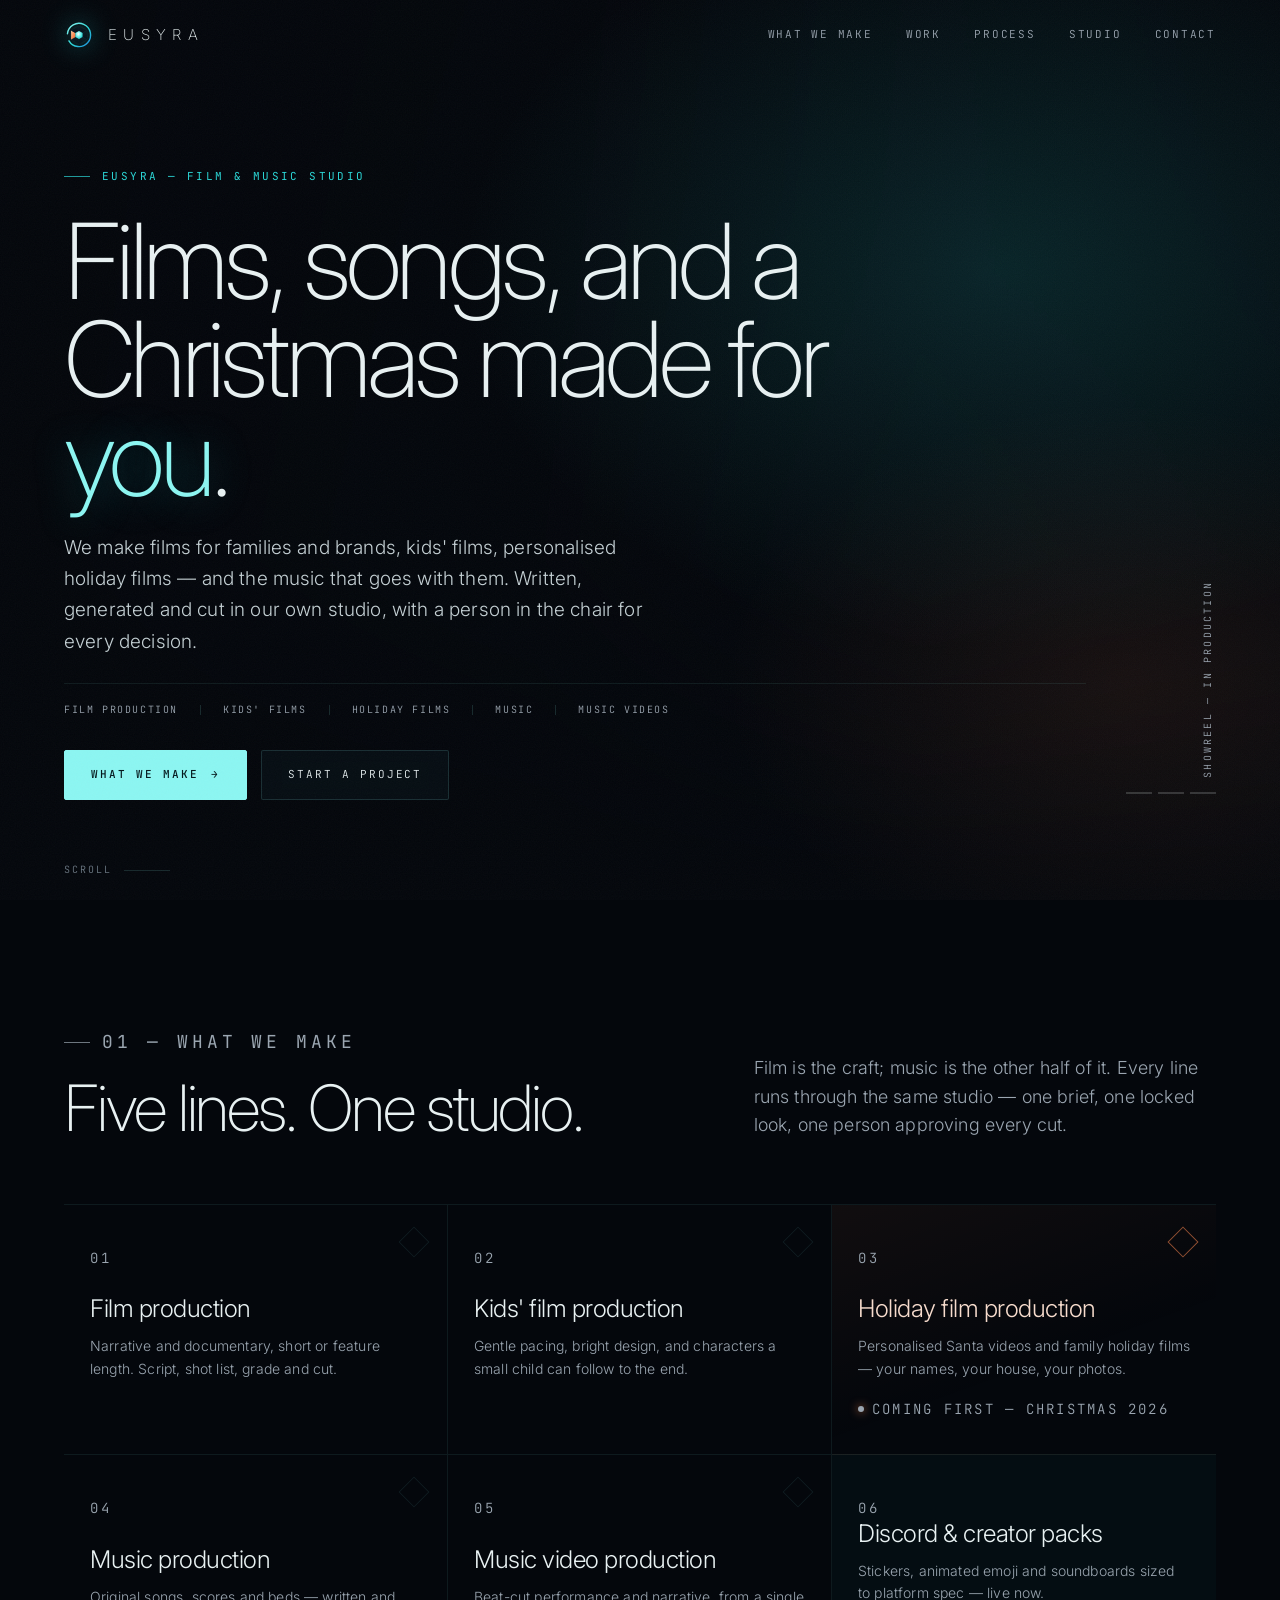
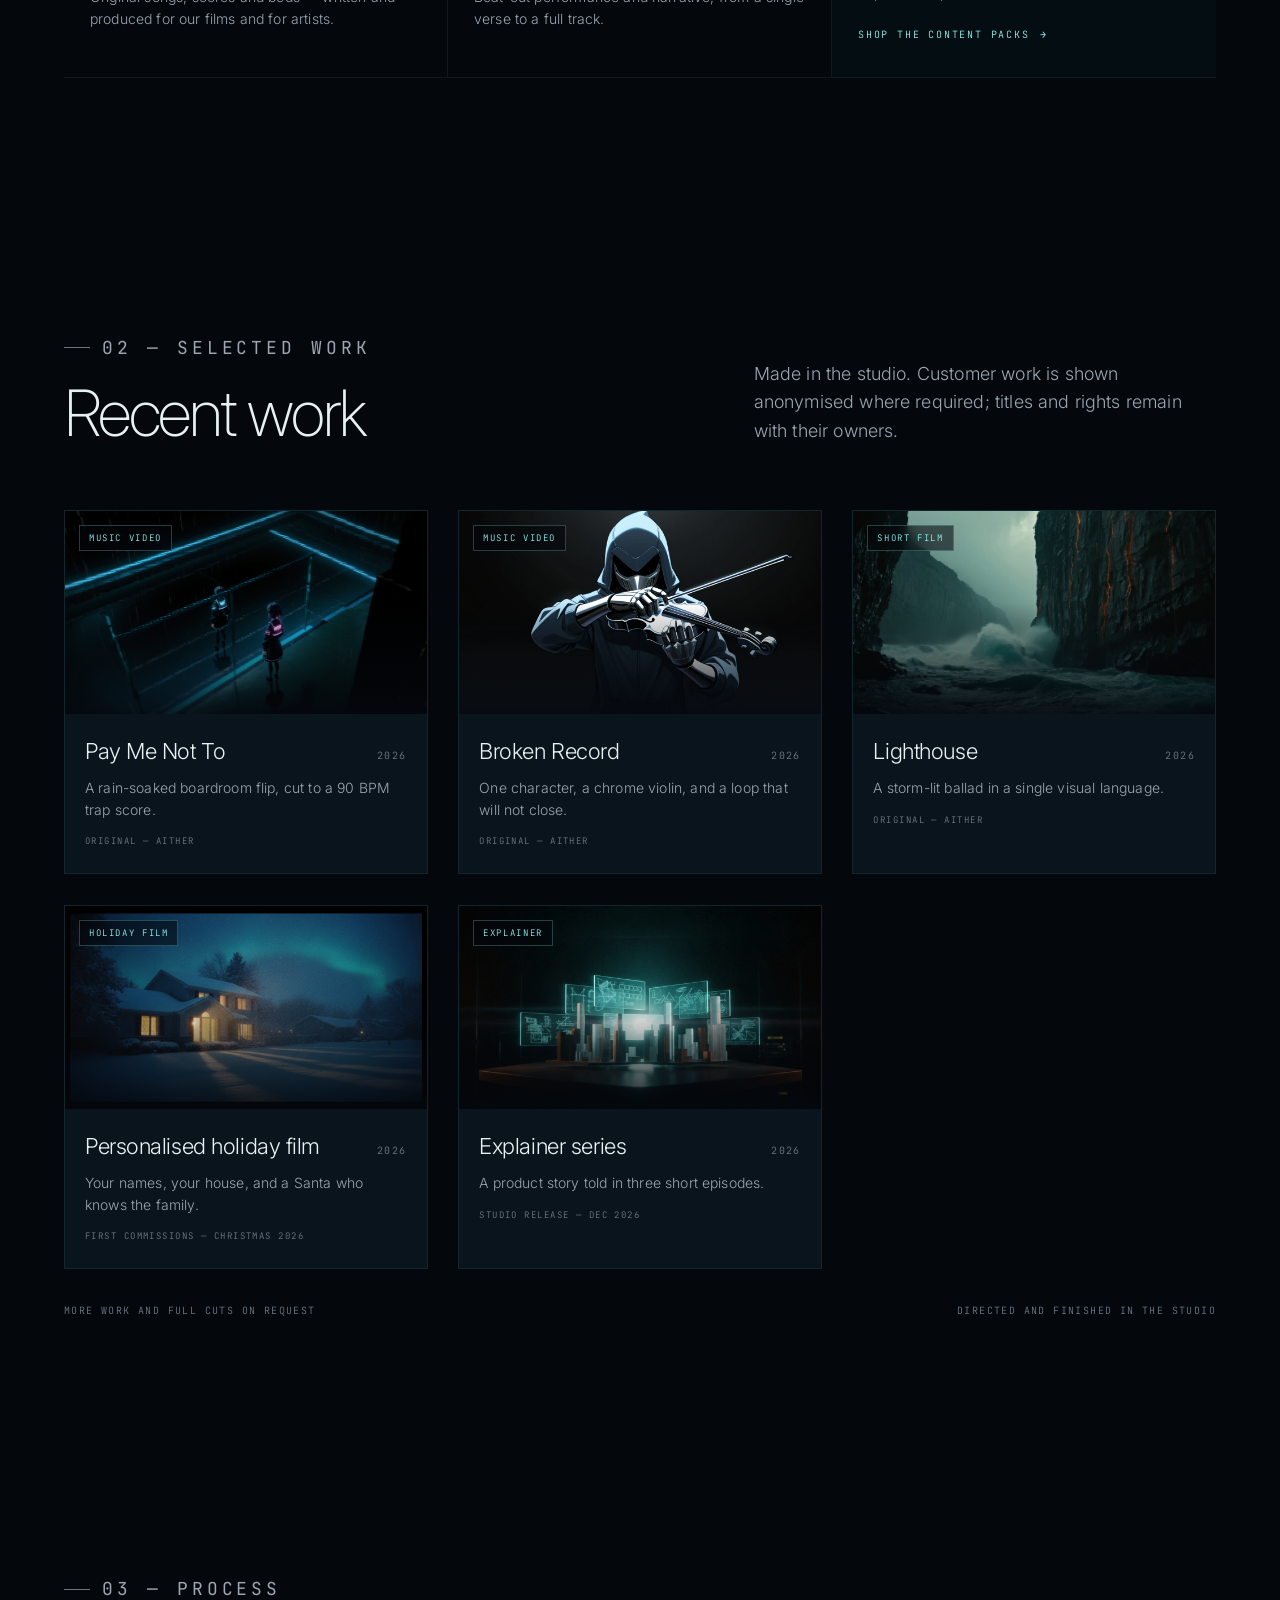
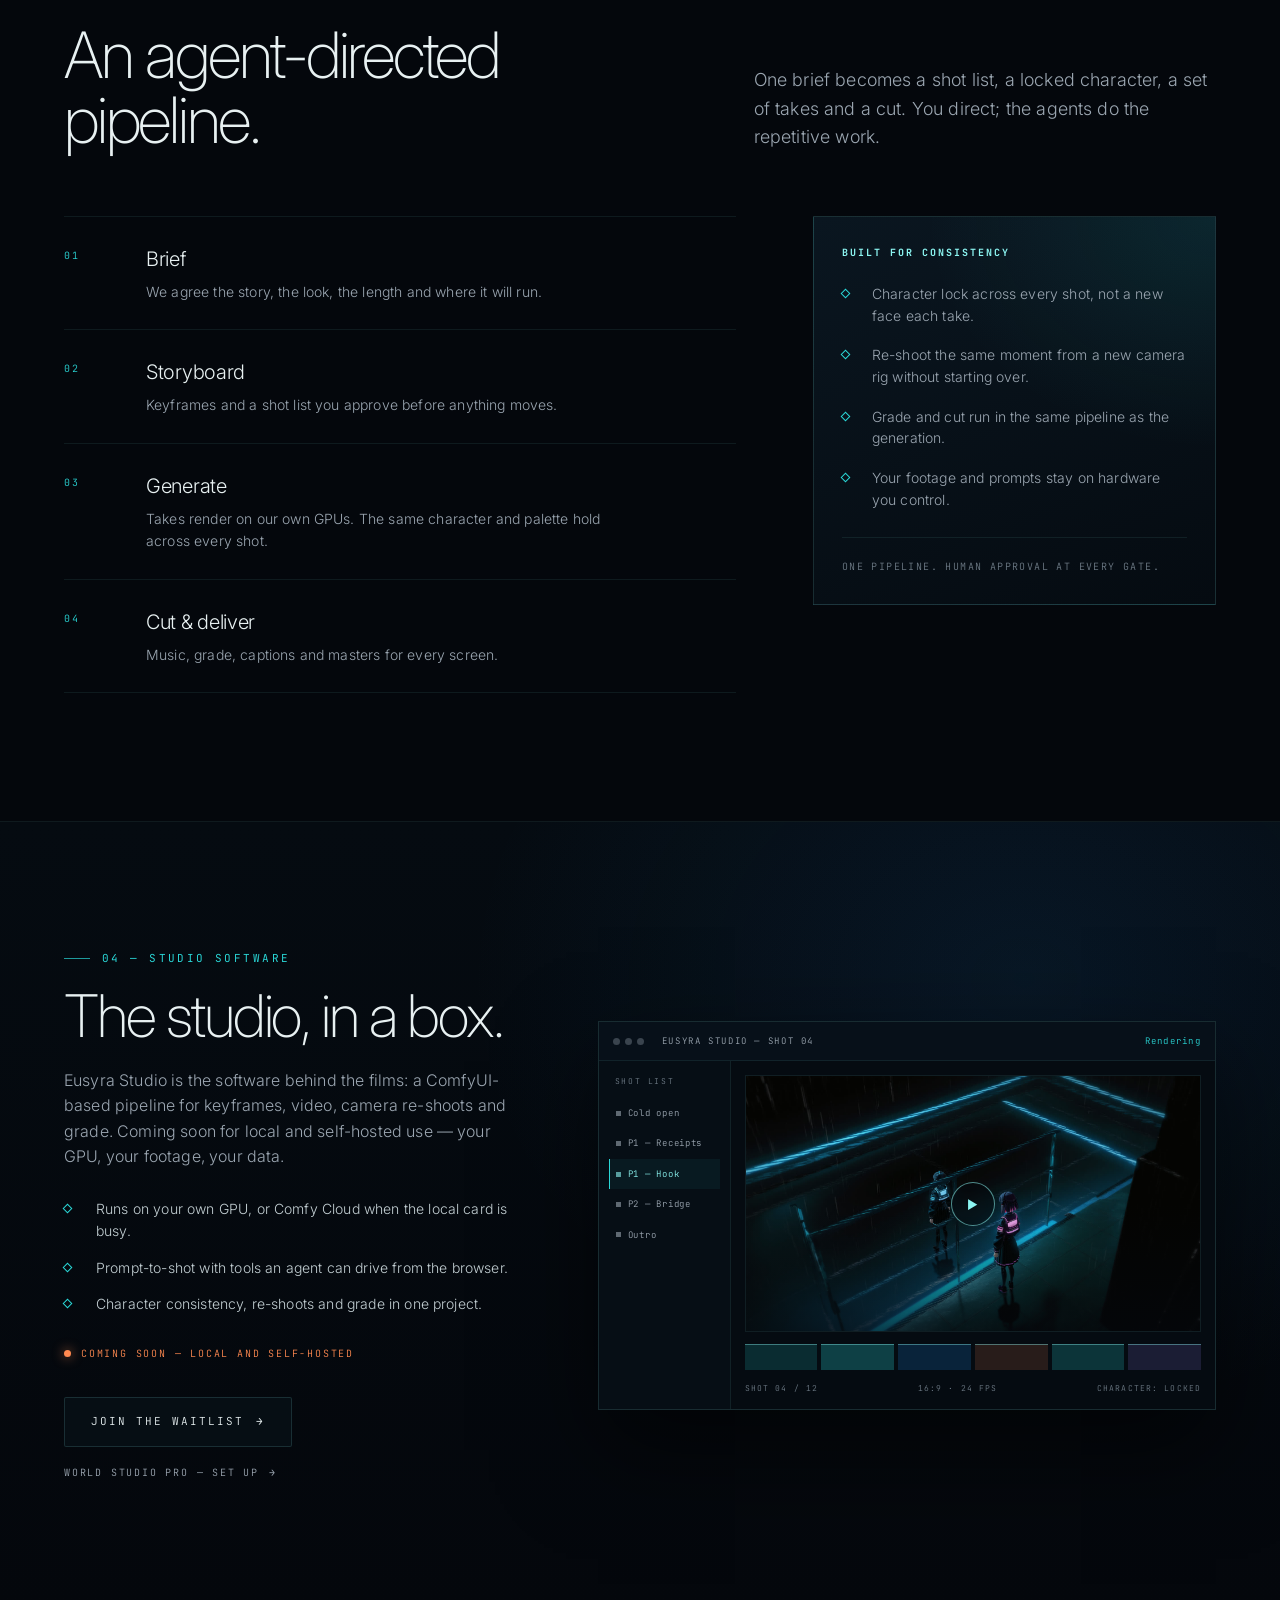
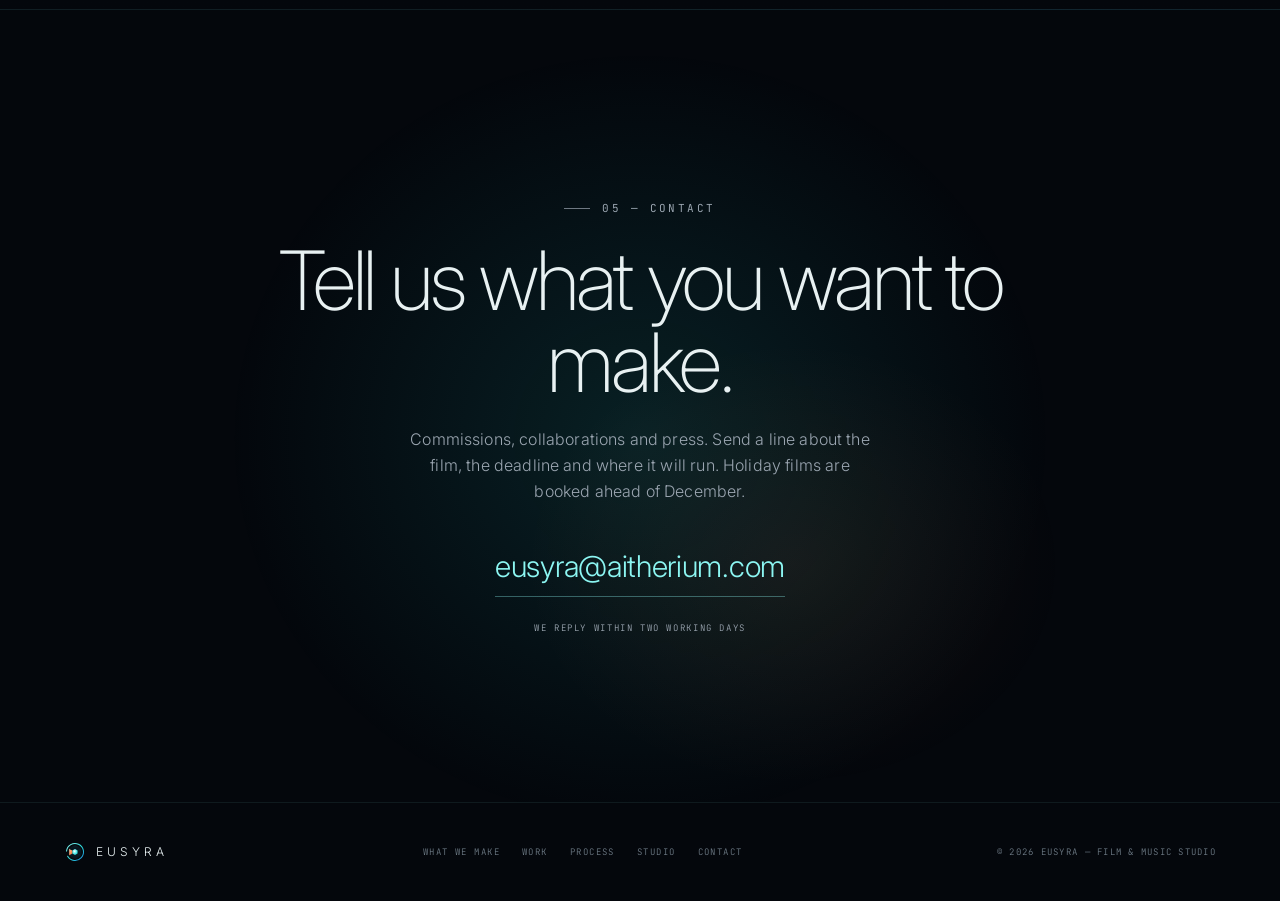
==== commit 1cc547a4: "feat: add World Studio Pro setup page (/pro/) with post-checkout banner - /pro/: three-step setup (B" ====
--- a/index.html
+++ b/index.html
@@ -306,6 +306,7 @@
           <span class="soon">Coming soon — local and self-hosted</span>
           <div class="hero-actions">
             <a class="btn" href="mailto:eusyra@aitherium.com?subject=Eusyra%20Studio%20waitlist">Join the waitlist <span class="arrow">→</span></a>
+            <a class="format-link pro-link" href="pro/">World Studio Pro — set up <span class="arrow">→</span></a>
           </div>
         </div>
 
--- a/assets/site.css
+++ b/assets/site.css
@@ -748,6 +748,16 @@
 
 .format-link:hover .arrow { transform: translateX(4px); }
 
+.hero-actions .pro-link {
+  flex-basis: 100%;
+  margin-top: 4px;
+  color: var(--muted);
+  transition: color 0.25s ease;
+}
+
+.hero-actions .pro-link:hover,
+.hero-actions .pro-link:focus-visible { color: var(--ice); }
+
 /* ---------- how it works ---------- */
 
 .process {
